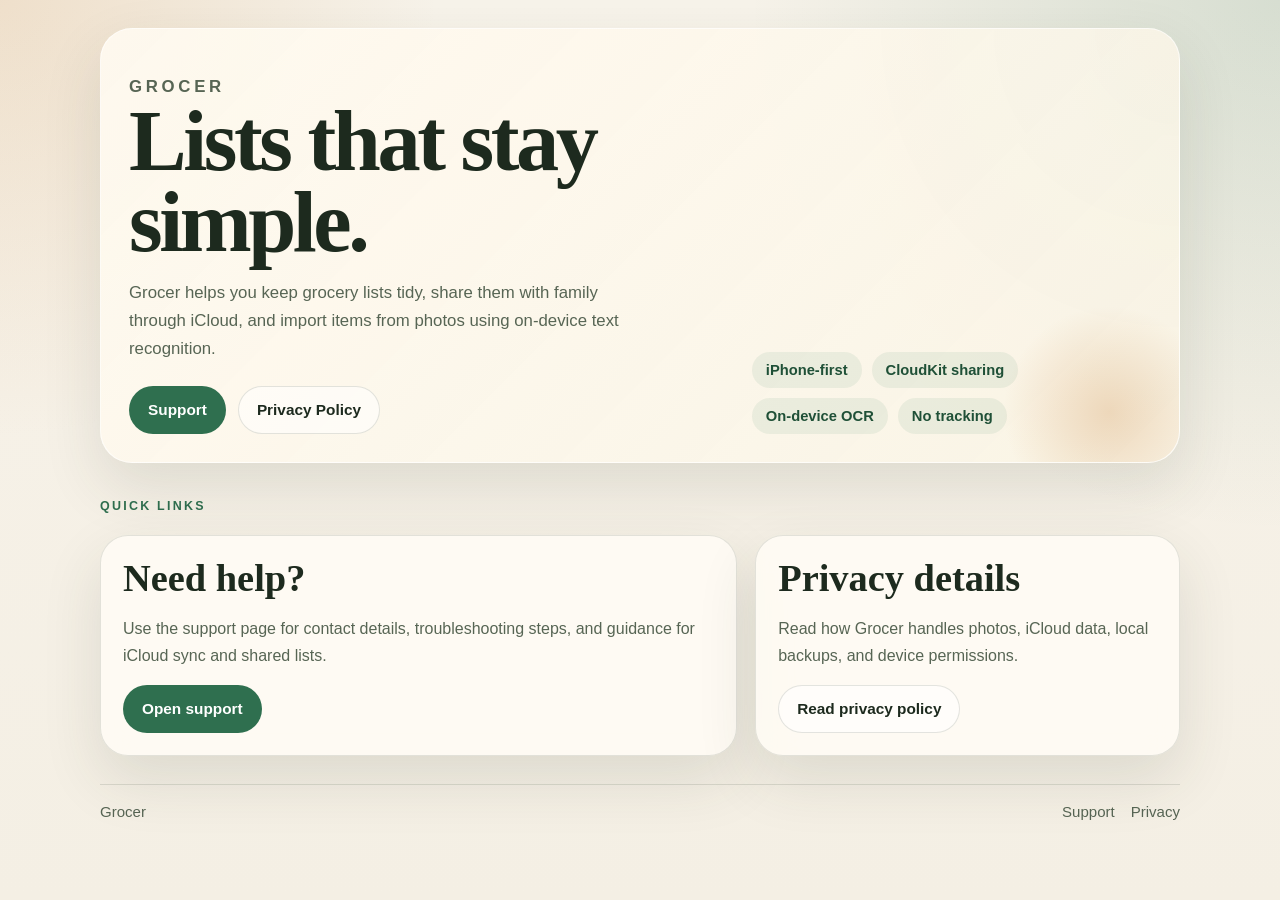
==== docs/index.html @ 5a2c18e1 "Publish Grocer support site" ====
<!DOCTYPE html>
<html lang="en">
<head>
  <meta charset="utf-8">
  <meta name="viewport" content="width=device-width, initial-scale=1">
  <title>Grocer</title>
  <meta name="description" content="Grocer support and privacy resources.">
  <link rel="stylesheet" href="./styles.css">
</head>
<body>
  <main class="shell">
    <section class="hero">
      <p class="eyebrow">Grocer</p>
      <div class="hero-grid">
        <div>
          <h1>Lists that stay simple.</h1>
          <p>Grocer helps you keep grocery lists tidy, share them with family through iCloud, and import items from photos using on-device text recognition.</p>
          <div class="hero-actions">
            <a class="button" href="./support/">Support</a>
            <a class="button-secondary" href="./privacy/">Privacy Policy</a>
          </div>
        </div>
        <div class="pill-list" aria-label="Grocer features">
          <span class="pill">iPhone-first</span>
          <span class="pill">CloudKit sharing</span>
          <span class="pill">On-device OCR</span>
          <span class="pill">No tracking</span>
        </div>
      </div>
    </section>

    <p class="section-label">Quick Links</p>
    <section class="grid two-up">
      <article class="card">
        <h2>Need help?</h2>
        <p>Use the support page for contact details, troubleshooting steps, and guidance for iCloud sync and shared lists.</p>
        <a class="button" href="./support/">Open support</a>
      </article>

      <article class="card">
        <h2>Privacy details</h2>
        <p>Read how Grocer handles photos, iCloud data, local backups, and device permissions.</p>
        <a class="button-secondary" href="./privacy/">Read privacy policy</a>
      </article>
    </section>

    <footer class="footer">
      <span>Grocer</span>
      <nav class="footer-nav" aria-label="Footer">
        <a href="./support/">Support</a>
        <a href="./privacy/">Privacy</a>
      </nav>
    </footer>
  </main>
</body>
</html>
---- docs/styles.css ----
:root {
  color-scheme: light;
  --bg: #f6f1e7;
  --bg-accent: #efe0bc;
  --surface: rgba(255, 252, 245, 0.86);
  --surface-strong: #fffaf0;
  --text: #1d2a1e;
  --muted: #576554;
  --line: rgba(29, 42, 30, 0.12);
  --brand: #2f6f4f;
  --brand-deep: #1f5037;
  --warm: #c9873f;
  --shadow: 0 24px 60px rgba(46, 60, 41, 0.12);
  --radius-lg: 28px;
  --radius-md: 18px;
  --max-width: 1080px;
}

* {
  box-sizing: border-box;
}

html {
  min-height: 100%;
  background:
    radial-gradient(circle at top left, rgba(201, 135, 63, 0.18), transparent 28%),
    radial-gradient(circle at top right, rgba(47, 111, 79, 0.16), transparent 34%),
    linear-gradient(180deg, #f7f3ea 0%, var(--bg) 44%, #f4efe4 100%);
}

body {
  margin: 0;
  min-height: 100vh;
  color: var(--text);
  font-family: "Avenir Next", "Segoe UI", sans-serif;
}

a {
  color: inherit;
}

.shell {
  width: min(calc(100% - 32px), var(--max-width));
  margin: 0 auto;
  padding: 28px 0 56px;
}

.hero {
  position: relative;
  overflow: hidden;
  padding: 28px;
  border: 1px solid rgba(255, 255, 255, 0.65);
  border-radius: 32px;
  background:
    linear-gradient(135deg, rgba(255, 250, 240, 0.92), rgba(250, 244, 229, 0.88)),
    radial-gradient(circle at top right, rgba(47, 111, 79, 0.12), transparent 30%);
  box-shadow: var(--shadow);
}

.hero::after {
  content: "";
  position: absolute;
  inset: auto -40px -60px auto;
  width: 220px;
  height: 220px;
  border-radius: 999px;
  background: radial-gradient(circle, rgba(201, 135, 63, 0.26), transparent 68%);
  pointer-events: none;
}

.eyebrow {
  margin: 0 0 10px;
  font-size: 12px;
  font-weight: 700;
  letter-spacing: 0.22em;
  text-transform: uppercase;
  color: var(--brand);
}

.hero-grid {
  display: grid;
  gap: 24px;
  align-items: end;
}

.hero h1 {
  margin: 0;
  max-width: 11ch;
  font-family: "Iowan Old Style", "Palatino Linotype", serif;
  font-size: clamp(2.6rem, 8vw, 5.4rem);
  line-height: 0.94;
  letter-spacing: -0.04em;
}

.hero p {
  margin: 16px 0 0;
  max-width: 32rem;
  font-size: 1.05rem;
  line-height: 1.65;
  color: var(--muted);
}

.hero-actions {
  display: flex;
  flex-wrap: wrap;
  gap: 12px;
  margin-top: 24px;
}

.button,
.button-secondary {
  display: inline-flex;
  align-items: center;
  justify-content: center;
  min-height: 48px;
  padding: 0 18px;
  border-radius: 999px;
  border: 1px solid transparent;
  font-size: 0.96rem;
  font-weight: 700;
  text-decoration: none;
}

.button {
  background: var(--brand);
  color: #fff;
}

.button:hover {
  background: var(--brand-deep);
}

.button-secondary {
  border-color: var(--line);
  background: rgba(255, 255, 255, 0.54);
  color: var(--text);
}

.button-secondary:hover {
  background: rgba(255, 255, 255, 0.9);
}

.pill-list {
  display: flex;
  flex-wrap: wrap;
  gap: 10px;
  justify-content: flex-start;
}

.pill {
  padding: 10px 14px;
  border-radius: 999px;
  background: rgba(47, 111, 79, 0.08);
  color: var(--brand-deep);
  font-size: 0.92rem;
  font-weight: 600;
}

.grid {
  display: grid;
  gap: 18px;
  margin-top: 22px;
}

.card {
  padding: 22px;
  border: 1px solid var(--line);
  border-radius: var(--radius-lg);
  background: var(--surface);
  backdrop-filter: blur(16px);
  box-shadow: var(--shadow);
}

.card h2,
.card h3 {
  margin-top: 0;
}

.card h2 {
  margin-bottom: 12px;
  font-family: "Iowan Old Style", "Palatino Linotype", serif;
  font-size: clamp(1.7rem, 4vw, 2.4rem);
  line-height: 1.05;
}

.card h3 {
  margin-bottom: 10px;
  font-size: 1rem;
}

.card p,
.card li {
  color: var(--muted);
  line-height: 1.7;
}

.card ul {
  margin: 10px 0 0;
  padding-left: 18px;
}

.section-label {
  margin: 36px 0 10px;
  font-size: 0.78rem;
  font-weight: 700;
  letter-spacing: 0.18em;
  text-transform: uppercase;
  color: var(--brand);
}

.meta {
  display: grid;
  gap: 14px;
}

.meta-row {
  padding: 16px 0;
  border-top: 1px solid var(--line);
}

.meta-row:first-child {
  border-top: 0;
  padding-top: 0;
}

.meta-row strong {
  display: block;
  margin-bottom: 6px;
  color: var(--text);
}

.notice {
  border-left: 4px solid var(--warm);
  padding: 16px 18px;
  border-radius: 16px;
  background: rgba(201, 135, 63, 0.08);
}

.footer {
  display: flex;
  flex-wrap: wrap;
  gap: 12px;
  align-items: center;
  justify-content: space-between;
  margin-top: 28px;
  padding-top: 18px;
  border-top: 1px solid var(--line);
  color: var(--muted);
  font-size: 0.94rem;
}

.footer-nav {
  display: flex;
  flex-wrap: wrap;
  gap: 16px;
}

.footer-nav a {
  text-decoration: none;
}

.footer-nav a:hover {
  text-decoration: underline;
}

@media (min-width: 760px) {
  .hero-grid,
  .grid.two-up,
  .meta.two-up {
    grid-template-columns: minmax(0, 1.2fr) minmax(280px, 0.8fr);
  }
}

@media (max-width: 759px) {
  .shell {
    width: min(calc(100% - 20px), var(--max-width));
    padding-top: 16px;
  }

  .hero,
  .card {
    border-radius: 24px;
    padding: 20px;
  }

  .hero h1 {
    max-width: none;
  }

  .button,
  .button-secondary {
    width: 100%;
  }

  .hero-actions {
    flex-direction: column;
  }
}
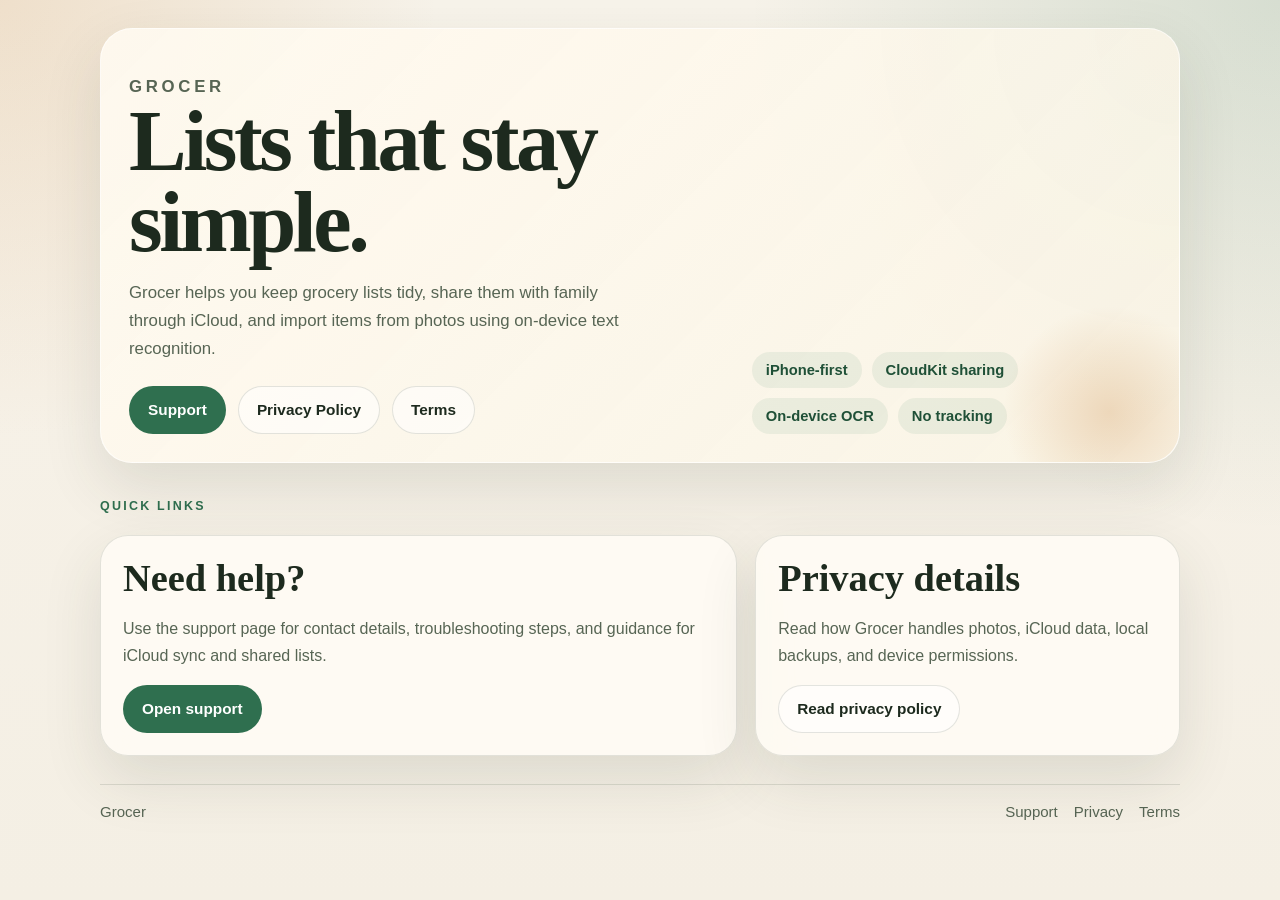
==== commit f5dccfe4: "Add terms page to Grocer Pages" ====
--- a/docs/index.html
+++ b/docs/index.html
@@ -18,6 +18,7 @@
           <div class="hero-actions">
             <a class="button" href="./support/">Support</a>
             <a class="button-secondary" href="./privacy/">Privacy Policy</a>
+            <a class="button-secondary" href="./terms/">Terms</a>
           </div>
         </div>
         <div class="pill-list" aria-label="Grocer features">
@@ -49,6 +50,7 @@
       <nav class="footer-nav" aria-label="Footer">
         <a href="./support/">Support</a>
         <a href="./privacy/">Privacy</a>
+        <a href="./terms/">Terms</a>
       </nav>
     </footer>
   </main>
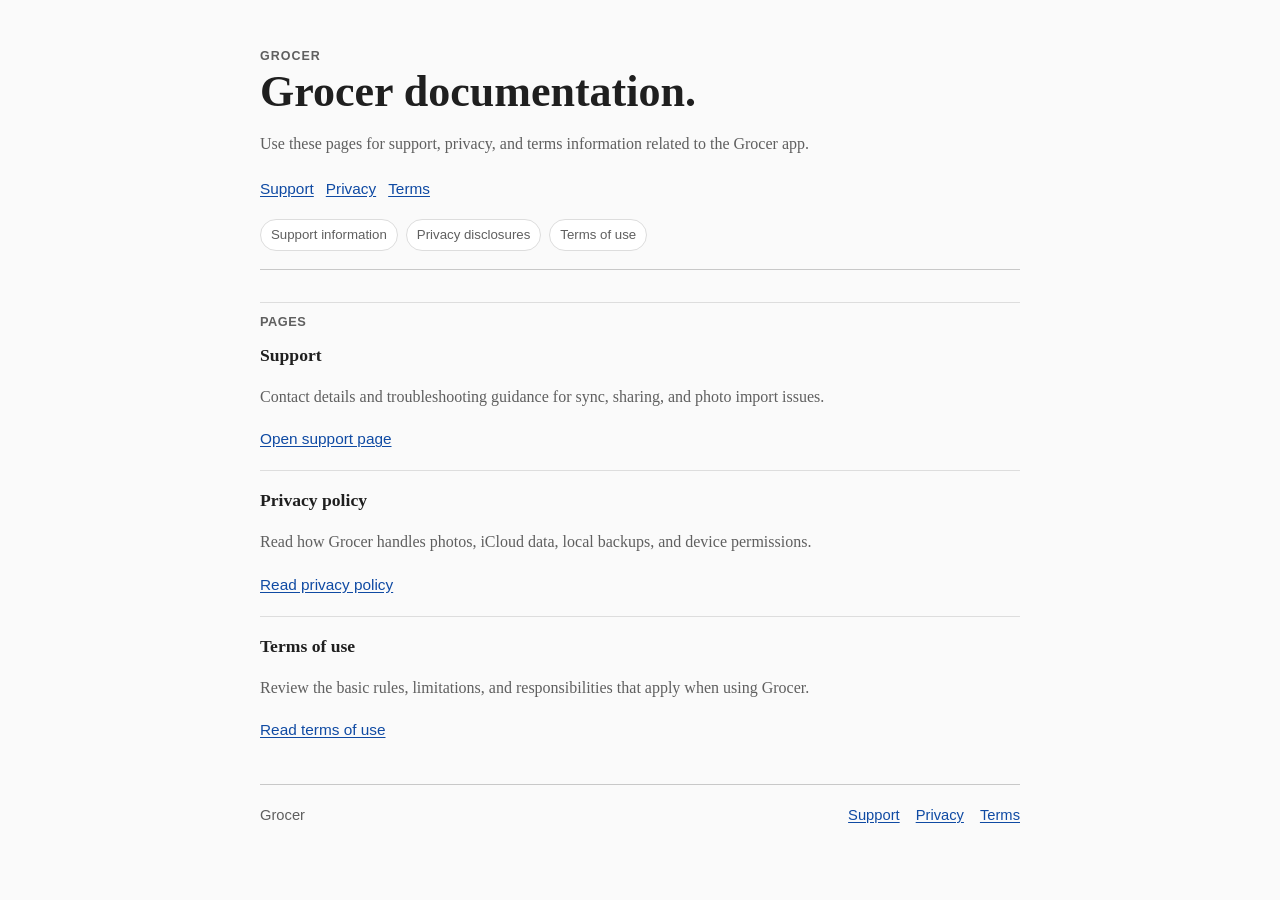
==== commit e9d8c4bb: "Simplify docs site styling" ====
--- a/docs/index.html
+++ b/docs/index.html
@@ -13,35 +13,40 @@
       <p class="eyebrow">Grocer</p>
       <div class="hero-grid">
         <div>
-          <h1>Lists that stay simple.</h1>
-          <p>Grocer helps you keep grocery lists tidy, share them with family through iCloud, and import items from photos using on-device text recognition.</p>
+          <h1>Grocer documentation.</h1>
+          <p>Use these pages for support, privacy, and terms information related to the Grocer app.</p>
           <div class="hero-actions">
             <a class="button" href="./support/">Support</a>
-            <a class="button-secondary" href="./privacy/">Privacy Policy</a>
+            <a class="button-secondary" href="./privacy/">Privacy</a>
             <a class="button-secondary" href="./terms/">Terms</a>
           </div>
         </div>
         <div class="pill-list" aria-label="Grocer features">
-          <span class="pill">iPhone-first</span>
-          <span class="pill">CloudKit sharing</span>
-          <span class="pill">On-device OCR</span>
-          <span class="pill">No tracking</span>
+          <span class="pill">Support information</span>
+          <span class="pill">Privacy disclosures</span>
+          <span class="pill">Terms of use</span>
         </div>
       </div>
     </section>
 
-    <p class="section-label">Quick Links</p>
+    <p class="section-label">Pages</p>
     <section class="grid two-up">
       <article class="card">
-        <h2>Need help?</h2>
-        <p>Use the support page for contact details, troubleshooting steps, and guidance for iCloud sync and shared lists.</p>
-        <a class="button" href="./support/">Open support</a>
+        <h2>Support</h2>
+        <p>Contact details and troubleshooting guidance for sync, sharing, and photo import issues.</p>
+        <a class="button" href="./support/">Open support page</a>
       </article>
 
       <article class="card">
-        <h2>Privacy details</h2>
+        <h2>Privacy policy</h2>
         <p>Read how Grocer handles photos, iCloud data, local backups, and device permissions.</p>
         <a class="button-secondary" href="./privacy/">Read privacy policy</a>
+      </article>
+
+      <article class="card">
+        <h2>Terms of use</h2>
+        <p>Review the basic rules, limitations, and responsibilities that apply when using Grocer.</p>
+        <a class="button-secondary" href="./terms/">Read terms of use</a>
       </article>
     </section>
 
--- a/docs/styles.css
+++ b/docs/styles.css
@@ -1,19 +1,13 @@
 :root {
   color-scheme: light;
-  --bg: #f6f1e7;
-  --bg-accent: #efe0bc;
-  --surface: rgba(255, 252, 245, 0.86);
-  --surface-strong: #fffaf0;
-  --text: #1d2a1e;
-  --muted: #576554;
-  --line: rgba(29, 42, 30, 0.12);
-  --brand: #2f6f4f;
-  --brand-deep: #1f5037;
-  --warm: #c9873f;
-  --shadow: 0 24px 60px rgba(46, 60, 41, 0.12);
-  --radius-lg: 28px;
-  --radius-md: 18px;
-  --max-width: 1080px;
+  --page-bg: #fafafa;
+  --surface: #ffffff;
+  --text: #1f1f1f;
+  --muted: #5f5f5f;
+  --line: #dddddd;
+  --line-strong: #c8c8c8;
+  --link: #0f4aa3;
+  --max-width: 760px;
 }
 
 * {
@@ -21,219 +15,172 @@
 }
 
 html {
-  min-height: 100%;
-  background:
-    radial-gradient(circle at top left, rgba(201, 135, 63, 0.18), transparent 28%),
-    radial-gradient(circle at top right, rgba(47, 111, 79, 0.16), transparent 34%),
-    linear-gradient(180deg, #f7f3ea 0%, var(--bg) 44%, #f4efe4 100%);
+  background: var(--page-bg);
 }
 
 body {
   margin: 0;
-  min-height: 100vh;
+  background: var(--page-bg);
   color: var(--text);
-  font-family: "Avenir Next", "Segoe UI", sans-serif;
+  font-family: Georgia, "Times New Roman", serif;
+  line-height: 1.65;
 }
 
 a {
-  color: inherit;
+  color: var(--link);
+  text-underline-offset: 2px;
+}
+
+a:hover {
+  color: #0a3675;
 }
 
 .shell {
   width: min(calc(100% - 32px), var(--max-width));
   margin: 0 auto;
-  padding: 28px 0 56px;
+  padding: 32px 0 56px;
 }
 
 .hero {
-  position: relative;
-  overflow: hidden;
-  padding: 28px;
-  border: 1px solid rgba(255, 255, 255, 0.65);
-  border-radius: 32px;
-  background:
-    linear-gradient(135deg, rgba(255, 250, 240, 0.92), rgba(250, 244, 229, 0.88)),
-    radial-gradient(circle at top right, rgba(47, 111, 79, 0.12), transparent 30%);
-  box-shadow: var(--shadow);
-}
-
-.hero::after {
-  content: "";
-  position: absolute;
-  inset: auto -40px -60px auto;
-  width: 220px;
-  height: 220px;
-  border-radius: 999px;
-  background: radial-gradient(circle, rgba(201, 135, 63, 0.26), transparent 68%);
-  pointer-events: none;
+  padding-bottom: 18px;
+  border-bottom: 1px solid var(--line-strong);
 }
 
 .eyebrow {
-  margin: 0 0 10px;
-  font-size: 12px;
-  font-weight: 700;
-  letter-spacing: 0.22em;
+  margin: 0 0 8px;
+  font-family: -apple-system, BlinkMacSystemFont, "Segoe UI", sans-serif;
+  font-size: 0.78rem;
+  font-weight: 600;
+  letter-spacing: 0.08em;
   text-transform: uppercase;
-  color: var(--brand);
-}
-
-.hero-grid {
-  display: grid;
-  gap: 24px;
-  align-items: end;
+  color: var(--muted);
+}
+
+.hero-grid,
+.grid,
+.meta {
+  display: block;
 }
 
 .hero h1 {
   margin: 0;
-  max-width: 11ch;
-  font-family: "Iowan Old Style", "Palatino Linotype", serif;
-  font-size: clamp(2.6rem, 8vw, 5.4rem);
-  line-height: 0.94;
-  letter-spacing: -0.04em;
+  font-size: clamp(2rem, 4.5vw, 2.75rem);
+  line-height: 1.15;
+  font-weight: 700;
+}
+
+.hero p,
+.card p,
+.card li,
+.meta-row span,
+.notice p {
+  color: var(--muted);
 }
 
 .hero p {
-  margin: 16px 0 0;
-  max-width: 32rem;
-  font-size: 1.05rem;
-  line-height: 1.65;
-  color: var(--muted);
+  margin: 14px 0 0;
+  max-width: 44rem;
 }
 
 .hero-actions {
   display: flex;
   flex-wrap: wrap;
   gap: 12px;
-  margin-top: 24px;
+  margin-top: 18px;
 }
 
 .button,
 .button-secondary {
-  display: inline-flex;
-  align-items: center;
-  justify-content: center;
-  min-height: 48px;
-  padding: 0 18px;
+  display: inline-block;
+  padding: 0;
+  border: 0;
+  background: none;
+  color: var(--link);
+  font-family: -apple-system, BlinkMacSystemFont, "Segoe UI", sans-serif;
+  font-size: 0.96rem;
+  font-weight: 500;
+  text-decoration: underline;
+  text-underline-offset: 2px;
+}
+
+.button:hover,
+.button-secondary:hover {
+  color: #0a3675;
+}
+
+.pill-list {
+  display: flex;
+  flex-wrap: wrap;
+  gap: 8px;
+  margin-top: 18px;
+}
+
+.pill {
+  padding: 4px 10px;
+  border: 1px solid var(--line);
   border-radius: 999px;
-  border: 1px solid transparent;
-  font-size: 0.96rem;
-  font-weight: 700;
-  text-decoration: none;
-}
-
-.button {
-  background: var(--brand);
-  color: #fff;
-}
-
-.button:hover {
-  background: var(--brand-deep);
-}
-
-.button-secondary {
-  border-color: var(--line);
-  background: rgba(255, 255, 255, 0.54);
-  color: var(--text);
-}
-
-.button-secondary:hover {
-  background: rgba(255, 255, 255, 0.9);
-}
-
-.pill-list {
-  display: flex;
-  flex-wrap: wrap;
-  gap: 10px;
-  justify-content: flex-start;
-}
-
-.pill {
-  padding: 10px 14px;
-  border-radius: 999px;
-  background: rgba(47, 111, 79, 0.08);
-  color: var(--brand-deep);
-  font-size: 0.92rem;
+  background: var(--surface);
+  font-family: -apple-system, BlinkMacSystemFont, "Segoe UI", sans-serif;
+  font-size: 0.83rem;
+  color: var(--muted);
+}
+
+.section-label {
+  margin: 32px 0 10px;
+  padding-top: 8px;
+  border-top: 1px solid var(--line);
+  font-family: -apple-system, BlinkMacSystemFont, "Segoe UI", sans-serif;
+  font-size: 0.8rem;
   font-weight: 600;
+  letter-spacing: 0.04em;
+  text-transform: uppercase;
+  color: var(--muted);
 }
 
 .grid {
-  display: grid;
-  gap: 18px;
-  margin-top: 22px;
-}
-
-.card {
-  padding: 22px;
-  border: 1px solid var(--line);
-  border-radius: var(--radius-lg);
-  background: var(--surface);
-  backdrop-filter: blur(16px);
-  box-shadow: var(--shadow);
+  margin-top: 12px;
+}
+
+.card,
+.notice {
+  margin-top: 12px;
+  padding: 0;
+  border: 0;
+  background: none;
+  box-shadow: none;
+}
+
+.card + .card,
+.meta-row + .meta-row {
+  margin-top: 18px;
+  padding-top: 18px;
+  border-top: 1px solid var(--line);
 }
 
 .card h2,
 .card h3 {
-  margin-top: 0;
-}
-
-.card h2 {
-  margin-bottom: 12px;
-  font-family: "Iowan Old Style", "Palatino Linotype", serif;
-  font-size: clamp(1.7rem, 4vw, 2.4rem);
-  line-height: 1.05;
-}
-
-.card h3 {
-  margin-bottom: 10px;
-  font-size: 1rem;
-}
-
-.card p,
-.card li {
-  color: var(--muted);
-  line-height: 1.7;
+  margin: 0 0 8px;
+  font-size: 1.1rem;
+  line-height: 1.35;
 }
 
 .card ul {
-  margin: 10px 0 0;
-  padding-left: 18px;
-}
-
-.section-label {
-  margin: 36px 0 10px;
-  font-size: 0.78rem;
-  font-weight: 700;
-  letter-spacing: 0.18em;
-  text-transform: uppercase;
-  color: var(--brand);
-}
-
-.meta {
-  display: grid;
-  gap: 14px;
+  margin: 8px 0 0;
+  padding-left: 22px;
 }
 
 .meta-row {
-  padding: 16px 0;
-  border-top: 1px solid var(--line);
-}
-
-.meta-row:first-child {
-  border-top: 0;
-  padding-top: 0;
-}
-
-.meta-row strong {
+  padding: 0;
+  border: 0;
+}
+
+.meta-row strong,
+.notice strong {
   display: block;
   margin-bottom: 6px;
+  font-family: -apple-system, BlinkMacSystemFont, "Segoe UI", sans-serif;
+  font-size: 0.95rem;
   color: var(--text);
-}
-
-.notice {
-  border-left: 4px solid var(--warm);
-  padding: 16px 18px;
-  border-radius: 16px;
-  background: rgba(201, 135, 63, 0.08);
 }
 
 .footer {
@@ -242,11 +189,12 @@
   gap: 12px;
   align-items: center;
   justify-content: space-between;
-  margin-top: 28px;
+  margin-top: 40px;
   padding-top: 18px;
-  border-top: 1px solid var(--line);
-  color: var(--muted);
-  font-size: 0.94rem;
+  border-top: 1px solid var(--line-strong);
+  font-family: -apple-system, BlinkMacSystemFont, "Segoe UI", sans-serif;
+  font-size: 0.92rem;
+  color: var(--muted);
 }
 
 .footer-nav {
@@ -256,43 +204,22 @@
 }
 
 .footer-nav a {
-  text-decoration: none;
-}
-
-.footer-nav a:hover {
-  text-decoration: underline;
-}
-
-@media (min-width: 760px) {
-  .hero-grid,
-  .grid.two-up,
-  .meta.two-up {
-    grid-template-columns: minmax(0, 1.2fr) minmax(280px, 0.8fr);
-  }
+  color: var(--link);
 }
 
 @media (max-width: 759px) {
   .shell {
-    width: min(calc(100% - 20px), var(--max-width));
-    padding-top: 16px;
+    width: min(calc(100% - 24px), var(--max-width));
+    padding-top: 24px;
   }
 
-  .hero,
-  .card {
-    border-radius: 24px;
-    padding: 20px;
+  .hero h1 {
+    font-size: clamp(1.8rem, 8vw, 2.3rem);
   }
 
-  .hero h1 {
-    max-width: none;
+  .hero-actions,
+  .pill-list {
+    flex-direction: column;
+    align-items: flex-start;
   }
-
-  .button,
-  .button-secondary {
-    width: 100%;
-  }
-
-  .hero-actions {
-    flex-direction: column;
-  }
-}
+}
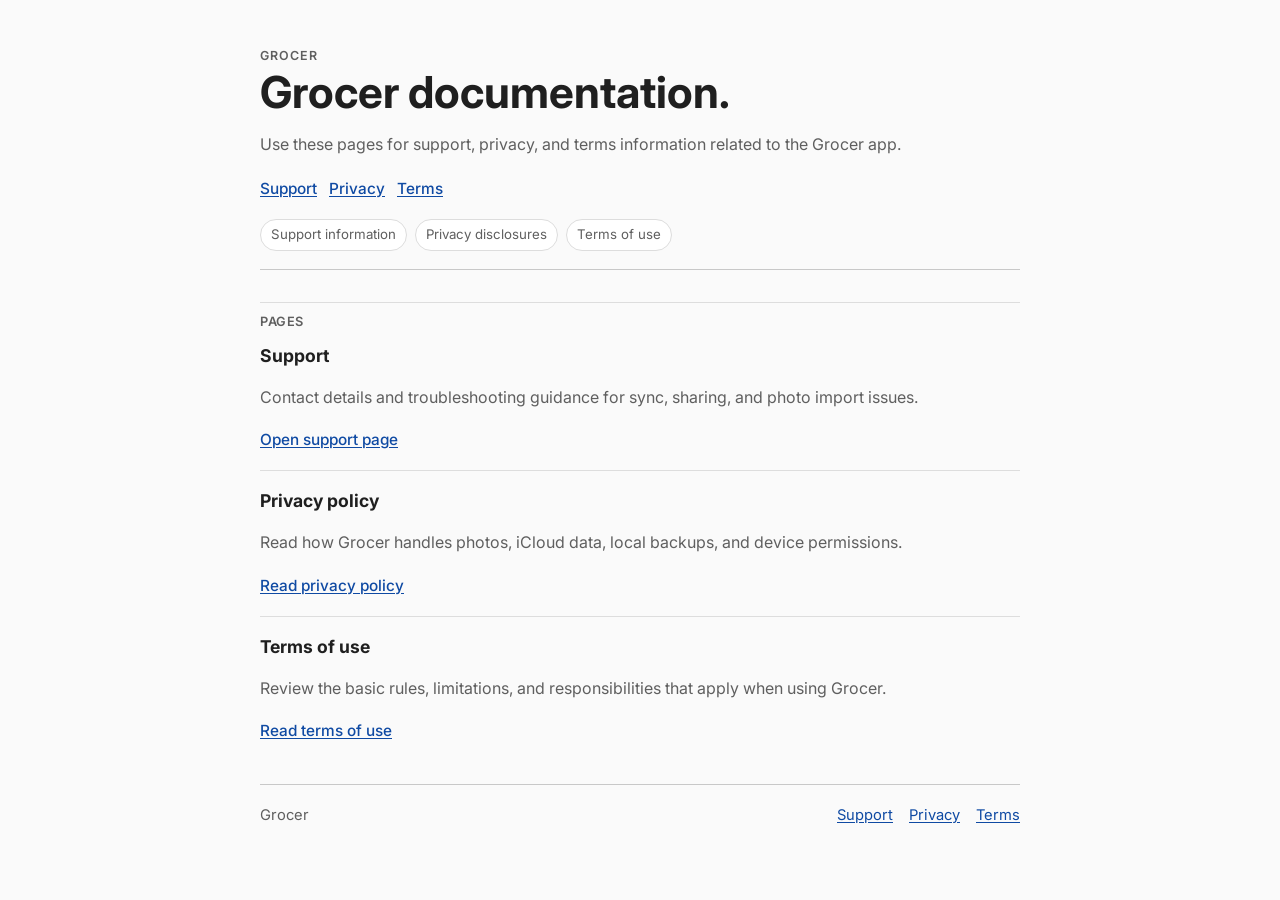
==== commit c8177d30: "Update all pages to use Inter font Co-Authored-By: Claude Opus 4.6 <noreply@anthropic.com>" ====
--- a/docs/index.html
+++ b/docs/index.html
@@ -5,6 +5,9 @@
   <meta name="viewport" content="width=device-width, initial-scale=1">
   <title>Grocer</title>
   <meta name="description" content="Grocer support and privacy resources.">
+  <link rel="preconnect" href="https://fonts.googleapis.com">
+  <link rel="preconnect" href="https://fonts.gstatic.com" crossorigin>
+  <link href="https://fonts.googleapis.com/css2?family=Inter:wght@400;500;600;700&display=swap" rel="stylesheet">
   <link rel="stylesheet" href="./styles.css">
 </head>
 <body>
--- a/docs/styles.css
+++ b/docs/styles.css
@@ -22,7 +22,7 @@
   margin: 0;
   background: var(--page-bg);
   color: var(--text);
-  font-family: Georgia, "Times New Roman", serif;
+  font-family: "Inter", -apple-system, BlinkMacSystemFont, "Segoe UI", sans-serif;
   line-height: 1.65;
 }
 
@@ -48,7 +48,7 @@
 
 .eyebrow {
   margin: 0 0 8px;
-  font-family: -apple-system, BlinkMacSystemFont, "Segoe UI", sans-serif;
+  font-family: "Inter", -apple-system, BlinkMacSystemFont, "Segoe UI", sans-serif;
   font-size: 0.78rem;
   font-weight: 600;
   letter-spacing: 0.08em;
@@ -96,7 +96,7 @@
   border: 0;
   background: none;
   color: var(--link);
-  font-family: -apple-system, BlinkMacSystemFont, "Segoe UI", sans-serif;
+  font-family: "Inter", -apple-system, BlinkMacSystemFont, "Segoe UI", sans-serif;
   font-size: 0.96rem;
   font-weight: 500;
   text-decoration: underline;
@@ -120,7 +120,7 @@
   border: 1px solid var(--line);
   border-radius: 999px;
   background: var(--surface);
-  font-family: -apple-system, BlinkMacSystemFont, "Segoe UI", sans-serif;
+  font-family: "Inter", -apple-system, BlinkMacSystemFont, "Segoe UI", sans-serif;
   font-size: 0.83rem;
   color: var(--muted);
 }
@@ -129,7 +129,7 @@
   margin: 32px 0 10px;
   padding-top: 8px;
   border-top: 1px solid var(--line);
-  font-family: -apple-system, BlinkMacSystemFont, "Segoe UI", sans-serif;
+  font-family: "Inter", -apple-system, BlinkMacSystemFont, "Segoe UI", sans-serif;
   font-size: 0.8rem;
   font-weight: 600;
   letter-spacing: 0.04em;
@@ -178,7 +178,7 @@
 .notice strong {
   display: block;
   margin-bottom: 6px;
-  font-family: -apple-system, BlinkMacSystemFont, "Segoe UI", sans-serif;
+  font-family: "Inter", -apple-system, BlinkMacSystemFont, "Segoe UI", sans-serif;
   font-size: 0.95rem;
   color: var(--text);
 }
@@ -192,7 +192,7 @@
   margin-top: 40px;
   padding-top: 18px;
   border-top: 1px solid var(--line-strong);
-  font-family: -apple-system, BlinkMacSystemFont, "Segoe UI", sans-serif;
+  font-family: "Inter", -apple-system, BlinkMacSystemFont, "Segoe UI", sans-serif;
   font-size: 0.92rem;
   color: var(--muted);
 }
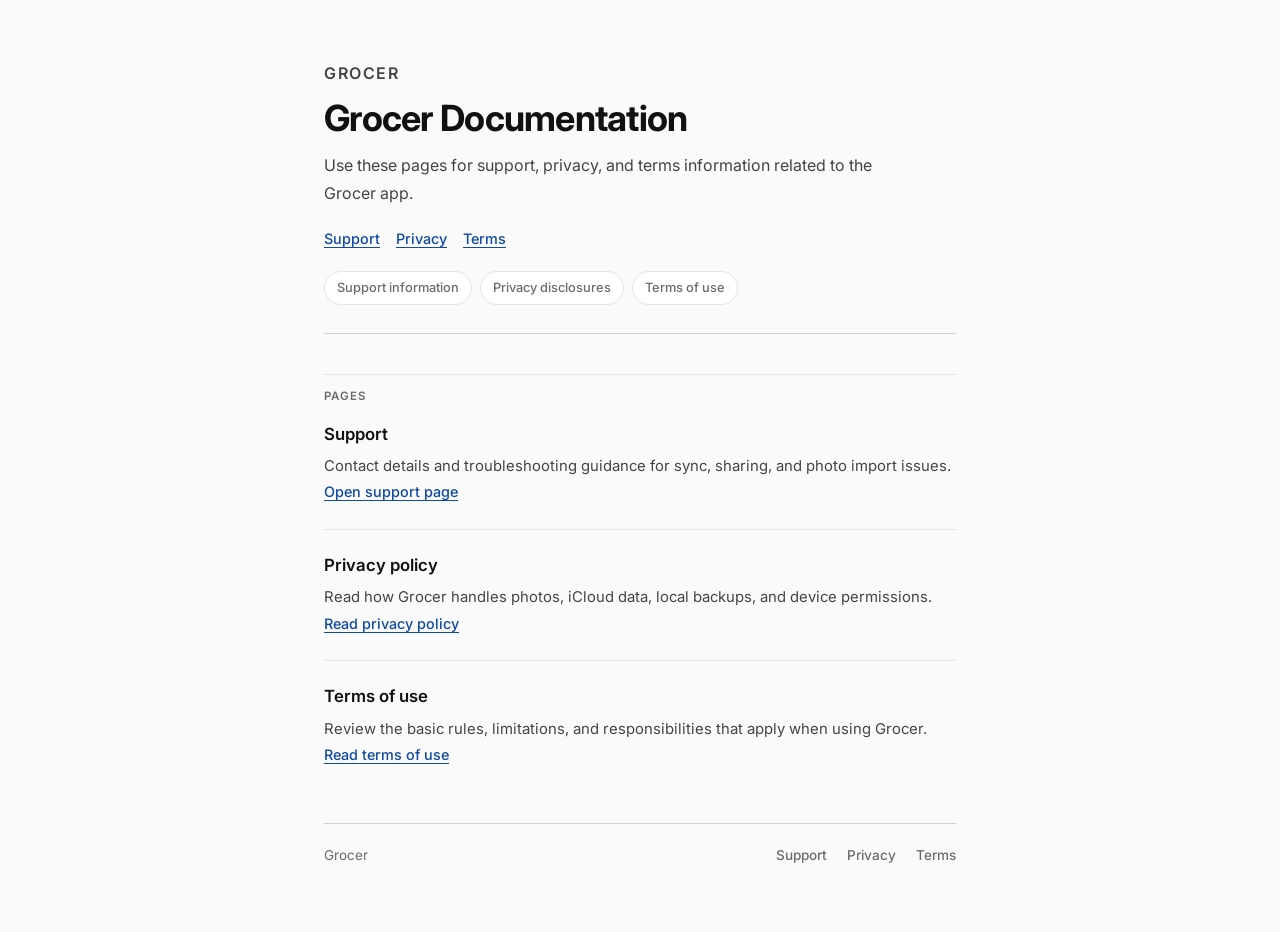
==== commit 83254a7c: "Improve design: better spacing, mobile sizing, clean headings - Rewrote styles.css with tighter typo" ====
--- a/docs/index.html
+++ b/docs/index.html
@@ -16,7 +16,7 @@
       <p class="eyebrow">Grocer</p>
       <div class="hero-grid">
         <div>
-          <h1>Grocer documentation.</h1>
+          <h1>Grocer Documentation</h1>
           <p>Use these pages for support, privacy, and terms information related to the Grocer app.</p>
           <div class="hero-actions">
             <a class="button" href="./support/">Support</a>
--- a/docs/styles.css
+++ b/docs/styles.css
@@ -2,56 +2,71 @@
   color-scheme: light;
   --page-bg: #fafafa;
   --surface: #ffffff;
-  --text: #1f1f1f;
-  --muted: #5f5f5f;
-  --line: #dddddd;
-  --line-strong: #c8c8c8;
+  --text: #111111;
+  --text-secondary: #444444;
+  --muted: #6b6b6b;
+  --line: #e5e5e5;
+  --line-strong: #d0d0d0;
   --link: #0f4aa3;
-  --max-width: 760px;
+  --link-hover: #0a3675;
+  --max-width: 680px;
+  --radius: 12px;
 }
 
 * {
   box-sizing: border-box;
+  margin: 0;
+  padding: 0;
 }
 
 html {
   background: var(--page-bg);
+  -webkit-text-size-adjust: 100%;
 }
 
 body {
-  margin: 0;
   background: var(--page-bg);
   color: var(--text);
   font-family: "Inter", -apple-system, BlinkMacSystemFont, "Segoe UI", sans-serif;
-  line-height: 1.65;
+  font-size: 15px;
+  line-height: 1.7;
+  -webkit-font-smoothing: antialiased;
+  -moz-osx-font-smoothing: grayscale;
 }
 
 a {
   color: var(--link);
-  text-underline-offset: 2px;
+  text-decoration-thickness: 1px;
+  text-underline-offset: 3px;
+  transition: color 0.15s ease;
 }
 
 a:hover {
-  color: #0a3675;
-}
+  color: var(--link-hover);
+}
+
+/* ── Layout ── */
 
 .shell {
-  width: min(calc(100% - 32px), var(--max-width));
+  width: 100%;
+  max-width: var(--max-width);
   margin: 0 auto;
-  padding: 32px 0 56px;
-}
+  padding: 48px 24px 64px;
+}
+
+/* ── Hero ── */
 
 .hero {
-  padding-bottom: 18px;
+  padding-bottom: 28px;
+  margin-bottom: 8px;
   border-bottom: 1px solid var(--line-strong);
 }
 
 .eyebrow {
-  margin: 0 0 8px;
-  font-family: "Inter", -apple-system, BlinkMacSystemFont, "Segoe UI", sans-serif;
-  font-size: 0.78rem;
+  margin-bottom: 10px;
+  font-size: 0.75rem;
   font-weight: 600;
-  letter-spacing: 0.08em;
+  letter-spacing: 0.1em;
   text-transform: uppercase;
   color: var(--muted);
 }
@@ -63,10 +78,11 @@
 }
 
 .hero h1 {
-  margin: 0;
-  font-size: clamp(2rem, 4.5vw, 2.75rem);
-  line-height: 1.15;
+  font-size: clamp(1.75rem, 5vw, 2.25rem);
+  line-height: 1.2;
   font-weight: 700;
+  letter-spacing: -0.02em;
+  color: var(--text);
 }
 
 .hero p,
@@ -74,20 +90,24 @@
 .card li,
 .meta-row span,
 .notice p {
-  color: var(--muted);
+  color: var(--text-secondary);
 }
 
 .hero p {
-  margin: 14px 0 0;
-  max-width: 44rem;
+  margin-top: 12px;
+  font-size: 1rem;
+  line-height: 1.7;
+  max-width: 560px;
 }
 
 .hero-actions {
   display: flex;
   flex-wrap: wrap;
-  gap: 12px;
-  margin-top: 18px;
-}
+  gap: 16px;
+  margin-top: 20px;
+}
+
+/* ── Buttons / Links ── */
 
 .button,
 .button-secondary {
@@ -96,92 +116,147 @@
   border: 0;
   background: none;
   color: var(--link);
-  font-family: "Inter", -apple-system, BlinkMacSystemFont, "Segoe UI", sans-serif;
-  font-size: 0.96rem;
+  font-family: inherit;
+  font-size: 0.9rem;
   font-weight: 500;
   text-decoration: underline;
-  text-underline-offset: 2px;
+  text-decoration-thickness: 1px;
+  text-underline-offset: 3px;
+  transition: color 0.15s ease;
+  cursor: pointer;
 }
 
 .button:hover,
 .button-secondary:hover {
-  color: #0a3675;
-}
+  color: var(--link-hover);
+}
+
+/* ── Pills ── */
 
 .pill-list {
   display: flex;
   flex-wrap: wrap;
   gap: 8px;
-  margin-top: 18px;
+  margin-top: 20px;
 }
 
 .pill {
-  padding: 4px 10px;
+  padding: 5px 12px;
   border: 1px solid var(--line);
   border-radius: 999px;
   background: var(--surface);
-  font-family: "Inter", -apple-system, BlinkMacSystemFont, "Segoe UI", sans-serif;
-  font-size: 0.83rem;
-  color: var(--muted);
-}
+  font-family: inherit;
+  font-size: 0.8rem;
+  font-weight: 500;
+  color: var(--muted);
+}
+
+/* ── Section Labels ── */
 
 .section-label {
-  margin: 32px 0 10px;
-  padding-top: 8px;
+  margin: 40px 0 16px;
+  padding-top: 12px;
   border-top: 1px solid var(--line);
-  font-family: "Inter", -apple-system, BlinkMacSystemFont, "Segoe UI", sans-serif;
-  font-size: 0.8rem;
+  font-size: 0.72rem;
   font-weight: 600;
-  letter-spacing: 0.04em;
+  letter-spacing: 0.08em;
   text-transform: uppercase;
   color: var(--muted);
 }
 
+/* ── Cards ── */
+
 .grid {
-  margin-top: 12px;
+  margin-top: 8px;
 }
 
 .card,
 .notice {
-  margin-top: 12px;
+  margin-top: 16px;
   padding: 0;
   border: 0;
   background: none;
   box-shadow: none;
 }
 
-.card + .card,
-.meta-row + .meta-row {
-  margin-top: 18px;
-  padding-top: 18px;
+.card + .card {
+  margin-top: 24px;
+  padding-top: 24px;
   border-top: 1px solid var(--line);
 }
 
 .card h2,
 .card h3 {
-  margin: 0 0 8px;
-  font-size: 1.1rem;
-  line-height: 1.35;
+  margin-bottom: 8px;
+  font-size: 1.05rem;
+  font-weight: 600;
+  line-height: 1.4;
+  color: var(--text);
+}
+
+.card p {
+  font-size: 0.93rem;
+  line-height: 1.7;
 }
 
 .card ul {
-  margin: 8px 0 0;
-  padding-left: 22px;
-}
+  margin-top: 8px;
+  padding-left: 20px;
+}
+
+.card li {
+  font-size: 0.93rem;
+  line-height: 1.65;
+  padding: 2px 0;
+}
+
+.card li + li {
+  margin-top: 4px;
+}
+
+/* ── Meta Rows ── */
 
 .meta-row {
   padding: 0;
   border: 0;
+}
+
+.meta-row + .meta-row {
+  margin-top: 24px;
+  padding-top: 24px;
+  border-top: 1px solid var(--line);
 }
 
 .meta-row strong,
 .notice strong {
   display: block;
   margin-bottom: 6px;
-  font-family: "Inter", -apple-system, BlinkMacSystemFont, "Segoe UI", sans-serif;
-  font-size: 0.95rem;
-  color: var(--text);
-}
+  font-size: 0.93rem;
+  font-weight: 600;
+  color: var(--text);
+}
+
+.meta-row span {
+  font-size: 0.93rem;
+  line-height: 1.7;
+}
+
+/* ── Notice ── */
+
+.notice {
+  margin-top: 20px;
+  padding: 16px 18px;
+  background: var(--surface);
+  border: 1px solid var(--line);
+  border-radius: var(--radius);
+}
+
+.notice p {
+  font-size: 0.93rem;
+  line-height: 1.65;
+}
+
+/* ── Footer ── */
 
 .footer {
   display: flex;
@@ -189,37 +264,103 @@
   gap: 12px;
   align-items: center;
   justify-content: space-between;
-  margin-top: 40px;
-  padding-top: 18px;
+  margin-top: 56px;
+  padding-top: 20px;
   border-top: 1px solid var(--line-strong);
-  font-family: "Inter", -apple-system, BlinkMacSystemFont, "Segoe UI", sans-serif;
-  font-size: 0.92rem;
+  font-size: 0.85rem;
   color: var(--muted);
 }
 
 .footer-nav {
   display: flex;
   flex-wrap: wrap;
-  gap: 16px;
+  gap: 20px;
 }
 
 .footer-nav a {
-  color: var(--link);
-}
-
-@media (max-width: 759px) {
+  color: var(--muted);
+  text-decoration: none;
+  font-weight: 500;
+  transition: color 0.15s ease;
+}
+
+.footer-nav a:hover {
+  color: var(--text);
+}
+
+/* ── Mobile ── */
+
+@media (max-width: 600px) {
+  body {
+    font-size: 14px;
+  }
+
   .shell {
-    width: min(calc(100% - 24px), var(--max-width));
-    padding-top: 24px;
+    padding: 32px 20px 48px;
+  }
+
+  .hero {
+    padding-bottom: 24px;
   }
 
   .hero h1 {
-    font-size: clamp(1.8rem, 8vw, 2.3rem);
-  }
-
-  .hero-actions,
+    font-size: 1.5rem;
+    line-height: 1.25;
+  }
+
+  .hero p {
+    font-size: 0.93rem;
+  }
+
+  .hero-actions {
+    gap: 12px;
+  }
+
   .pill-list {
+    gap: 6px;
+  }
+
+  .pill {
+    font-size: 0.75rem;
+    padding: 4px 10px;
+  }
+
+  .section-label {
+    margin: 32px 0 12px;
+    font-size: 0.68rem;
+  }
+
+  .card + .card,
+  .meta-row + .meta-row {
+    margin-top: 20px;
+    padding-top: 20px;
+  }
+
+  .card h2,
+  .card h3 {
+    font-size: 1rem;
+  }
+
+  .card p,
+  .card li,
+  .meta-row span,
+  .notice p {
+    font-size: 0.88rem;
+  }
+
+  .notice {
+    padding: 14px 16px;
+  }
+
+  .footer {
+    margin-top: 40px;
     flex-direction: column;
     align-items: flex-start;
-  }
-}
+    gap: 14px;
+    font-size: 0.82rem;
+  }
+
+  .footer-nav {
+    gap: 16px;
+  }
+}
